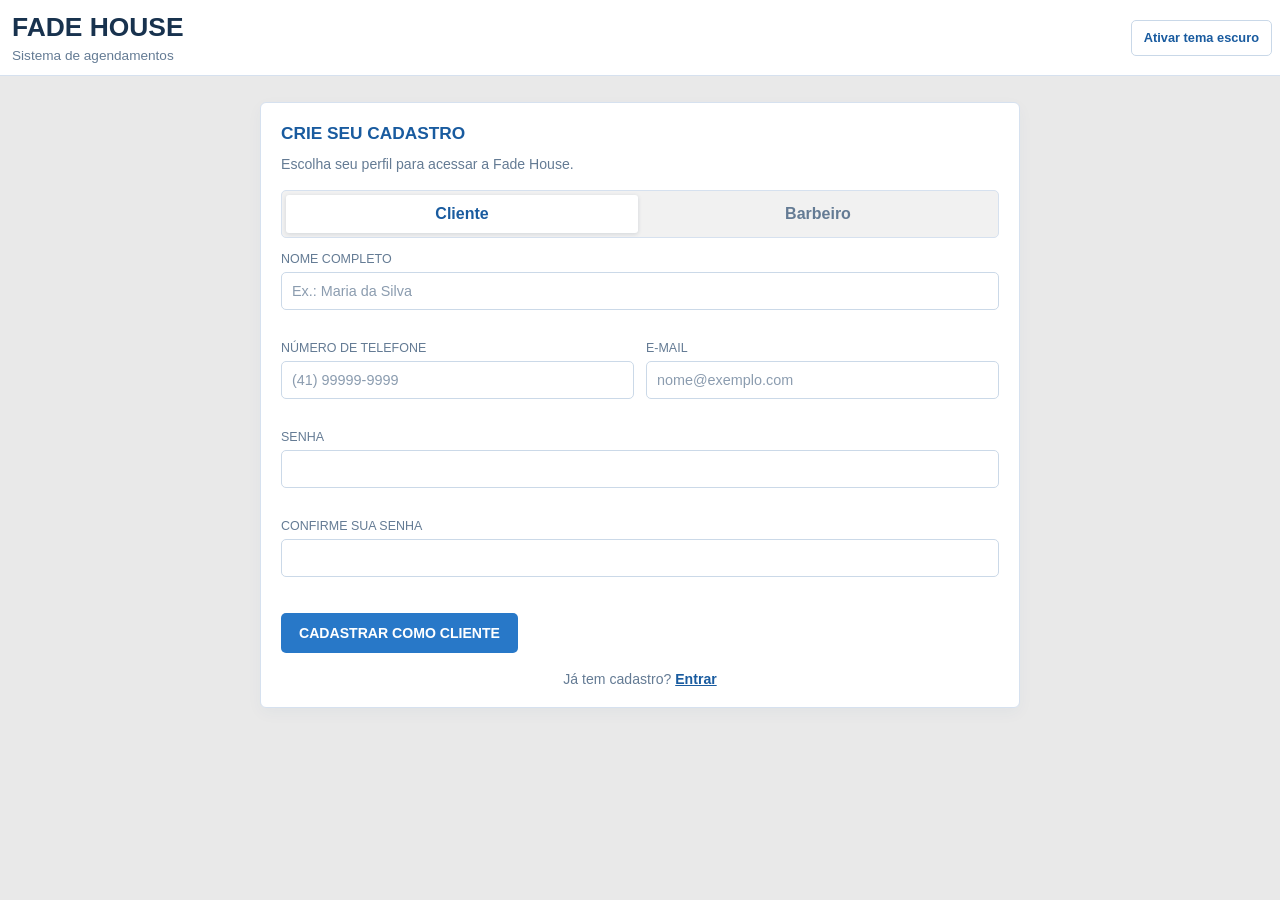
==== static/index.html @ 85c0d055 "correção de bugs na barra lateral" ====
<!DOCTYPE html>
<html lang="pt-BR">
<head>
  <meta charset="UTF-8">
  <meta name="viewport" content="width=device-width, initial-scale=1">
  <meta name="theme-color" content="#ffffff">
  <title>Fade House | Agendamentos</title>
  <link rel="stylesheet" href="style.css?v=sidebar-fixed-4">
</head>
<body>
  <header class="cabecalho">
    <div class="marca">
      <h1>Fade House</h1>
      <p>Sistema de agendamentos</p>
    </div>
    <button id="botao-tema" class="botao-tema" type="button" aria-pressed="false">Ativar tema escuro</button>
  </header>

  <main class="conteudo">
    <section id="tela-cadastro" class="painel painel-formulario" aria-labelledby="titulo-cadastro">
      <h2 id="titulo-cadastro">Crie seu cadastro</h2>
      <p class="texto-introdutorio">Escolha seu perfil para acessar a Fade House.</p>
      <div class="seletor-perfil" role="group" aria-label="Tipo de cadastro">
        <button class="perfil-selecionado" type="button" data-perfil="clientes" aria-pressed="true">Cliente</button>
        <button type="button" data-perfil="barbeiros" aria-pressed="false">Barbeiro</button>
      </div>
      <form id="form-cadastro">
        <div class="campos-formulario">
          <div class="campo campo-completo">
            <label for="cadastro-nome">Nome completo</label>
            <input id="cadastro-nome" name="nome" type="text" autocomplete="name" placeholder="Ex.: Maria da Silva" minlength="3" required>
            <span class="erro" data-erro="nome"></span>
          </div>
          <div class="campo">
            <label for="cadastro-telefone">Número de telefone</label>
            <input id="cadastro-telefone" name="telefone" type="tel" autocomplete="tel" inputmode="numeric" maxlength="15" placeholder="(41) 99999-9999" required>
            <span class="erro" data-erro="telefone"></span>
          </div>
          <div class="campo">
            <label for="cadastro-email">E-mail</label>
            <input id="cadastro-email" name="email" type="email" autocomplete="email" placeholder="nome@exemplo.com" required>
            <span class="erro" data-erro="email"></span>
          </div>
          <div class="campo campo-completo">
            <label for="cadastro-senha">Senha</label>
            <input id="cadastro-senha" name="senha" type="password" autocomplete="new-password" minlength="6" maxlength="128" required>
            <span class="erro" data-erro="senha"></span>
          </div>
          <div class="campo campo-completo">
            <label for="cadastro-confirmar-senha">Confirme sua senha</label>
            <input id="cadastro-confirmar-senha" name="confirmar_senha" type="password" autocomplete="new-password" minlength="6" maxlength="128" required>
            <span class="erro" data-erro="confirmar_senha"></span>
          </div>
        </div>
        <p id="mensagem-cadastro" class="mensagem" aria-live="polite"></p>
        <button id="botao-cadastro" class="botao-principal" type="submit">Cadastrar como cliente</button>
      </form>
      <p class="alternativa-acesso">Já tem cadastro? <button id="abrir-login" class="link-alternativo" type="button">Entrar</button></p>
    </section>

    <section id="tela-login" class="painel painel-formulario" aria-labelledby="titulo-login" hidden>
      <h2 id="titulo-login">Acesse sua conta</h2>
      <p class="texto-introdutorio">Entre com os dados usados no cadastro.</p>
      <div class="seletor-perfil" role="group" aria-label="Tipo de conta para entrar">
        <button class="perfil-selecionado" type="button" data-login-perfil="clientes" aria-pressed="true">Cliente</button>
        <button type="button" data-login-perfil="barbeiros" aria-pressed="false">Barbeiro</button>
      </div>
      <form id="form-login">
        <div class="campos-formulario">
          <div class="campo campo-completo">
            <label for="login-identificador">E-mail ou telefone</label>
            <input id="login-identificador" name="identificador" type="text" autocomplete="username" autocapitalize="none" placeholder="nome@exemplo.com ou (41) 99999-9999" required>
          </div>
          <div class="campo campo-completo">
            <label for="login-senha">Senha</label>
            <input id="login-senha" name="senha" type="password" autocomplete="current-password" required>
          </div>
        </div>
        <p id="mensagem-login" class="mensagem" aria-live="polite"></p>
        <button id="botao-login" class="botao-principal" type="submit">Entrar</button>
      </form>
      <p class="alternativa-acesso">Ainda não tem cadastro? <button id="abrir-cadastro" class="link-alternativo" type="button">Cadastrar-se</button></p>
    </section>

    <section id="tela-servicos" class="visao" aria-labelledby="titulo-servicos" hidden>
      <aside id="navegacao-usuario" class="navegacao-cliente" aria-label="Navegação da conta" hidden>
        <div class="perfil-cliente">
          <h2 id="boas-vindas-usuario">Olá</h2>
        </div>
        <nav id="abas-usuario" class="abas-cliente" role="tablist" aria-label="Menu da conta"></nav>
        <div class="rodape-cliente">
          <button id="botao-sair-cliente" class="botao-sair" type="button">Sair da conta</button>
        </div>
      </aside>
      <div class="area-conteudo">
      <div class="cabecalho-area" id="cabecalho-barbeiro">
        <div>
          <h2 id="boas-vindas-barbeiro">Bem-vindo</h2>
          <p id="tipo-usuario" class="texto-introdutorio"></p>
        </div>
        <button id="botao-sair-barbeiro" class="botao-sair" type="button">Sair da conta</button>
      </div>
      <section id="painel-agendamentos-cliente" class="painel-cliente-aba" hidden>
        <section id="painel-proximo-agendamento" class="painel destaque-agendamento" aria-labelledby="titulo-proximo-agendamento" hidden>
          <div class="cabecalho-painel">
            <h2 id="titulo-proximo-agendamento">Seus próximos agendamentos</h2>
          </div>
          <p id="status-proximo-agendamento" class="texto-introdutorio" role="status">Carregando agendamentos...</p>
          <div id="lista-proximos-agendamentos" class="lista-proximos-agendamentos"></div>
        </section>
      </section>
      <section id="painel-solicitacoes-barbeiros" class="painel" aria-labelledby="titulo-solicitacoes-barbeiros" hidden>
        <div class="cabecalho-painel">
          <h2 id="titulo-solicitacoes-barbeiros">Solicitações de cadastro</h2>
          <span id="total-solicitacoes-barbeiros" class="contador" aria-live="polite"></span>
        </div>
        <ul id="lista-solicitacoes-barbeiros" class="lista-servicos" aria-live="polite">
          <li class="estado-lista">Carregando solicitações...</li>
        </ul>
      </section>
      <section id="painel-contas-administrador" class="painel" aria-labelledby="titulo-contas-administrador" hidden>
        <h2 id="titulo-contas-administrador">Contas cadastradas</h2>
        <p id="mensagem-contas-administrador" class="mensagem" aria-live="polite"></p>
        <div class="abas-contas" role="tablist" aria-label="Tipo de conta">
          <button id="aba-contas-clientes" class="aba-conta selecionada" type="button" role="tab" aria-selected="true" aria-controls="grupo-contas-clientes" data-aba-contas="clientes">Clientes</button>
          <button id="aba-contas-barbeiros" class="aba-conta" type="button" role="tab" aria-selected="false" aria-controls="grupo-contas-barbeiros" data-aba-contas="barbeiros" tabindex="-1">Barbeiros</button>
        </div>
        <div class="grupos-contas">
          <div id="grupo-contas-clientes" class="grupo-contas" role="tabpanel" aria-labelledby="aba-contas-clientes" tabindex="0">
            <div class="cabecalho-painel">
              <h3 id="titulo-contas-clientes">Clientes</h3>
              <span id="total-contas-clientes" class="contador" aria-live="polite"></span>
            </div>
            <div class="campo campo-busca-conta">
              <label for="buscar-contas-clientes">Buscar cliente</label>
              <input id="buscar-contas-clientes" type="search" placeholder="Nome, e-mail ou telefone" autocomplete="off">
            </div>
            <ul id="lista-contas-clientes" class="lista-servicos" aria-live="polite">
              <li class="estado-lista">Carregando contas...</li>
            </ul>
          </div>
          <div id="grupo-contas-barbeiros" class="grupo-contas" role="tabpanel" aria-labelledby="aba-contas-barbeiros" tabindex="0" hidden>
            <div class="cabecalho-painel">
              <h3 id="titulo-contas-barbeiros">Barbeiros</h3>
              <span id="total-contas-barbeiros" class="contador" aria-live="polite"></span>
            </div>
            <div class="campo campo-busca-conta">
              <label for="buscar-contas-barbeiros">Buscar barbeiro</label>
              <input id="buscar-contas-barbeiros" type="search" placeholder="Nome, e-mail ou telefone" autocomplete="off">
            </div>
            <ul id="lista-contas-barbeiros" class="lista-servicos" aria-live="polite">
              <li class="estado-lista">Carregando contas...</li>
            </ul>
          </div>
        </div>
      </section>
      <section id="painel-agendamentos-pendentes" class="painel" aria-labelledby="titulo-agendamentos-pendentes" hidden>
        <div class="cabecalho-painel">
          <h2 id="titulo-agendamentos-pendentes">Agendamentos pendentes</h2>
          <span id="total-agendamentos-pendentes" class="contador" aria-live="polite"></span>
        </div>
        <p id="mensagem-agendamentos-pendentes" class="mensagem" aria-live="polite"></p>
        <ul id="lista-agendamentos-pendentes" class="lista-servicos" aria-live="polite">
          <li class="estado-lista">Carregando agendamentos pendentes...</li>
        </ul>
      </section>
      <section id="painel-agenda-barbeiro" class="painel painel-formulario" aria-labelledby="titulo-agenda-barbeiro" hidden>
        <div class="cabecalho-painel">
          <h2 id="titulo-agenda-barbeiro">Agenda do dia</h2>
          <span id="total-agendamentos" class="contador" aria-live="polite"></span>
        </div>
        <div class="campos-formulario">
          <div class="campo campo-completo">
            <label for="data-agenda-barbeiro">Data dos agendamentos</label>
            <input id="data-agenda-barbeiro" name="data-agenda-barbeiro" type="date">
          </div>
        </div>
        <ul id="lista-agendamentos" class="lista-servicos" aria-live="polite">
          <li class="estado-lista">Selecione uma data para consultar a agenda.</li>
        </ul>
      </section>
      <section id="painel-historico-servicos" class="painel" aria-labelledby="titulo-historico-servicos" hidden>
        <div class="cabecalho-painel">
          <h2 id="titulo-historico-servicos">Histórico de serviços</h2>
          <span id="total-historico-servicos" class="contador" aria-live="polite"></span>
        </div>
        <ul id="lista-historico-servicos" class="lista-servicos" aria-live="polite">
          <li class="estado-lista">Carregando histórico...</li>
        </ul>
      </section>
      <section id="painel-agendar-cliente" class="painel-cliente-aba" hidden>
      <section class="painel painel-servicos-disponiveis" aria-labelledby="titulo-servicos">
        <div class="cabecalho-painel">
          <h2 id="titulo-servicos">Serviços disponíveis</h2>
          <span id="total-servicos" class="contador" aria-live="polite"></span>
        </div>
        <p class="subtexto-pagamento">Pagos no atendimento</p>
        <p id="instrucao-servicos" class="texto-introdutorio">Escolha um serviço</p>
        <ul id="lista-servicos" class="lista-servicos" aria-live="polite">
          <li class="estado-lista">Carregando serviços...</li>
        </ul>
      </section>

      <section id="painel-escolher-barbeiro" class="painel" aria-labelledby="titulo-barbeiros" hidden>
        <div class="cabecalho-painel">
          <h2 id="titulo-barbeiros">Barbeiros disponíveis</h2>
          <span id="total-barbeiros" class="contador" aria-live="polite"></span>
        </div>
        <p class="texto-introdutorio">Escolha um barbeiro</p>
        <ul id="lista-barbeiros" class="lista-servicos" aria-live="polite">
          <li class="estado-lista">Carregando barbeiros...</li>
        </ul>
      </section>

      <section id="painel-escolher-data" class="painel painel-formulario" aria-labelledby="titulo-data" hidden>
        <h2 id="titulo-data">Escolha a data</h2>
        <div class="campos-formulario">
          <div class="campo campo-completo">
            <label for="data-agendamento">Data do agendamento</label>
            <input id="data-agendamento" name="data-agendamento" type="date" required>
          </div>
        </div>
        <p id="mensagem-data" class="texto-introdutorio" aria-live="polite">Selecione hoje ou uma data futura.</p>
      </section>

      <section id="painel-escolher-horario" class="painel" aria-labelledby="titulo-horarios" hidden>
        <div class="cabecalho-painel">
          <h2 id="titulo-horarios">Escolha um horário</h2>
          <span id="faixa-horarios" class="contador">De 09:00 a 19:30</span>
        </div>
        <div id="lista-horarios" class="grade-horarios" role="group" aria-label="Horários disponíveis"></div>
        <p id="horario-selecionado" class="mensagem" aria-live="polite"></p>
      </section>

      <section id="painel-confirmar-agendamento" class="painel" aria-labelledby="titulo-confirmar-agendamento" hidden>
        <h2 id="titulo-confirmar-agendamento">Solicite um agendamento</h2>
        <p id="resumo-agendamento" class="texto-introdutorio">Escolha o serviço, barbeiro, data e horário.</p>
        <button id="botao-confirmar-agendamento" class="botao-principal" type="button" disabled>Solicitar agendamento</button>
        <p id="mensagem-agendamento" class="mensagem" aria-live="polite"></p>
      </section>
      </section>

      <section id="painel-adicionar" class="painel painel-formulario" aria-labelledby="titulo-adicionar" hidden>
        <h2 id="titulo-adicionar">Adicionar serviço</h2>
        <form id="form-servico">
          <div class="campos-formulario">
            <div class="campo campo-nome">
              <label for="nome">Nome</label>
              <input id="nome" name="nome" type="text" placeholder="Ex.: Barboterapia" maxlength="80" required>
              <span class="erro" data-erro="nome"></span>
            </div>
            <div class="campo">
              <label for="duracao">Duração (min)</label>
              <input id="duracao" name="duracao" type="number" min="5" max="480" step="5" placeholder="30" required>
              <span class="erro" data-erro="duracao"></span>
            </div>
            <div class="campo campo-preco">
              <label for="preco">Preço (R$)</label>
              <input id="preco" name="preco" type="number" min="0" max="99999.99" step="0.01" placeholder="40,00" required>
              <span class="erro" data-erro="preco"></span>
            </div>
          </div>
          <p id="mensagem" class="mensagem" aria-live="polite"></p>
          <button id="adicionar" class="botao-principal" type="submit">Adicionar</button>
        </form>
      </section>
      </div>
    </section>
  </main>

  <script src="app.js?v=sidebar-fixed-3"></script>
</body>
</html>
---- static/style.css ----
:root {
  color-scheme: light;
  --fundo: #e9e9e9;
  --painel: #ffffff;
  --azul-claro: #eaf2fb;
  --fundo-secundario: #f1f1f1;
  --linha-secundaria: #e7eef6;
  --linha: #d6e1ef;
  --texto: #18324e;
  --suave: #647b94;
  --azul: #2878c8;
  --azul-escuro: #195b9f;
  --azul-hover: #195b9f;
  --erro: #bd3f4b;
  --sucesso: #23754e;
  --botao-aprovar: #23754e;
  --item: #f8fafd;
  --item-linha: #c9d8e8;
  --lista-linha: #dce6f1;
  --item-hover: #eef5fc;
  --desabilitado: #e5e5e5;
  --desabilitado-linha: #c8c8c8;
  --desabilitado-texto: #777777;
  --texto-detalhe: #3e5872;
  --campo: #ffffff;
  --campo-linha: #cbd9e8;
  --placeholder: #8b9caf;
  --sombra-selecao: rgba(24, 50, 78, 0.14);
  --sombra-painel: rgba(30, 72, 116, 0.04);
  --foco: rgba(40, 120, 200, 0.28);
  --foco-suave: rgba(40, 120, 200, 0.2);
  --altura-cabecalho: 76px;
  --altura-menu-mobile: 0px;
}

:root[data-tema="escuro"] {
  color-scheme: dark;
  --fundo: #171a1f;
  --painel: #222830;
  --azul-claro: #253443;
  --fundo-secundario: #1c2229;
  --linha-secundaria: #303a45;
  --linha: #394551;
  --texto: #e7edf3;
  --suave: #a5b2c0;
  --azul: #246ba8;
  --azul-escuro: #83baf0;
  --azul-hover: #2a7ec0;
  --erro: #ff858d;
  --sucesso: #62c28d;
  --botao-aprovar: #216b43;
  --item: #29313a;
  --item-linha: #414d59;
  --lista-linha: #394551;
  --item-hover: #303b46;
  --desabilitado: #343a40;
  --desabilitado-linha: #4a525b;
  --desabilitado-texto: #a0a7af;
  --texto-detalhe: #bac5d0;
  --campo: #1b2128;
  --campo-linha: #414d59;
  --placeholder: #8996a4;
  --sombra-selecao: rgba(0, 0, 0, 0.28);
  --sombra-painel: rgba(0, 0, 0, 0.16);
  --foco: rgba(100, 171, 235, 0.55);
  --foco-suave: rgba(100, 171, 235, 0.36);
}

* {
  box-sizing: border-box;
}

body {
  min-width: 320px;
  min-height: 100vh;
  margin: 0;
  background: var(--fundo);
  color: var(--texto);
  font-family: "Trebuchet MS", Arial, sans-serif;
}

.cabecalho {
  display: flex;
  align-items: center;
  justify-content: space-between;
  gap: 12px;
  background: var(--painel);
  border-bottom: 1px solid var(--linha);
}

.marca {
  flex: 1;
  padding: 14px 28px 12px;
  padding-left: 12px;
}

.marca h1 {
  margin: 0;
  color: var(--texto);
  font-size: 1.65rem;
  font-weight: 900;
  line-height: 1;
  text-transform: uppercase;
}

.marca p {
  margin: 8px 0 0;
  color: var(--suave);
  font-size: 0.85rem;
}

.navegacao {
  display: flex;
  min-height: 48px;
  align-items: stretch;
  padding: 0 18px;
  background: var(--fundo-secundario);
  border-top: 1px solid var(--linha-secundaria);
}

.link-nav {
  display: inline-flex;
  align-items: center;
  padding: 0 16px;
  background: transparent;
  border: 0;
  border-bottom: 3px solid transparent;
  color: var(--suave);
  font: inherit;
  font-size: 0.85rem;
  font-weight: 800;
  text-transform: uppercase;
  cursor: pointer;
}

.link-nav:hover,
.link-nav.ativo {
  color: var(--azul-escuro);
}

.link-nav.ativo {
  border-bottom-color: var(--azul);
}

.conteudo {
  display: grid;
  width: min(760px, calc(100% - 40px));
  gap: 18px;
  margin: 26px auto 48px;
}

.usuario-logado {
  --menu-superficie: #f7f9fa;
  --menu-painel: #f7f9fa;
  --menu-opcao: #eff2f4;
  --menu-opcao-ativa: #dce5eb;
  --menu-texto: #53616b;
  --menu-texto-ativo: #344957;
  --menu-destaque: #728896;
  --menu-contorno: #c3cdd3;
}

:root[data-tema="escuro"] .usuario-logado {
  --menu-superficie: #282e32;
  --menu-painel: #20252a;
  --menu-opcao: #2c3237;
  --menu-opcao-ativa: #3a444b;
  --menu-texto: #c2cbd0;
  --menu-texto-ativo: #e3e9ec;
  --menu-destaque: #9aabb5;
  --menu-contorno: #4b565d;
}

.usuario-logado .conteudo {
  width: min(760px, calc(100% - 40px));
  margin: 26px auto 48px;
}

.usuario-logado .cabecalho {
  position: sticky;
  top: 0;
  z-index: 6;
  width: auto;
  margin-left: 0;
  background: var(--menu-superficie);
  border-bottom-color: var(--menu-contorno);
}

.usuario-logado .marca h1 {
  color: var(--menu-texto-ativo);
}

.usuario-logado .marca p {
  color: var(--menu-texto);
}

.usuario-logado #botao-tema {
  border-color: var(--menu-contorno);
  color: var(--menu-texto-ativo);
}

.usuario-logado #botao-tema:hover {
  background: var(--menu-opcao);
  border-color: var(--menu-destaque);
}

.visao {
  display: grid;
  gap: 18px;
}

.visao[hidden] {
  display: none;
}

.navegacao-cliente[hidden],
.cabecalho-area[hidden] {
  display: none;
}

.visao.usuario-ativo:not([hidden]) {
  display: block;
}

.navegacao-cliente {
  position: fixed;
  z-index: 5;
  top: 0;
  bottom: 0;
  left: 0;
  display: grid;
  width: 230px;
  min-height: 100vh;
  grid-template-rows: auto 1fr auto;
  row-gap: 0;
  padding: var(--altura-cabecalho) 16px 16px;
  background: var(--menu-painel);
  border-right: 1px solid var(--menu-contorno);
}

.perfil-cliente {
  display: grid;
  gap: 12px;
  margin-inline: -16px;
  padding: 14px 16px;
  background: var(--menu-opcao);
}

.perfil-cliente h2 {
  margin: 0;
  color: var(--menu-texto-ativo);
  font-size: 1rem;
  overflow-wrap: anywhere;
}

.perfil-cliente .botao-sair {
  justify-self: start;
}

.abas-cliente {
  display: grid;
  align-content: start;
  gap: 0;
  margin-inline: -16px;
}

.aba-cliente {
  width: 100%;
  min-height: 50px;
  padding: 12px 16px;
  background: var(--menu-opcao);
  border: 0;
  border-left: 3px solid transparent;
  color: var(--menu-texto);
  font: inherit;
  font-size: 0.88rem;
  font-weight: 800;
  text-align: left;
  cursor: pointer;
}

.aba-cliente.selecionada {
  background: var(--menu-opcao-ativa);
  border-left-color: var(--menu-destaque);
  color: var(--menu-texto-ativo);
}

.usuario-logado .aba-cliente:focus-visible,
.usuario-logado #botao-tema:focus-visible {
  outline-color: var(--menu-destaque);
}

.rodape-cliente {
  align-self: end;
}

.area-conteudo {
  display: grid;
  min-width: 0;
  gap: 18px;
}

.painel-cliente-aba {
  display: grid;
  min-width: 0;
  gap: 18px;
}

.painel-cliente-aba[hidden] {
  display: none;
}

.cabecalho-area {
  display: flex;
  align-items: center;
  justify-content: space-between;
  gap: 16px;
}

.cabecalho-area h2 {
  margin: 0;
  color: var(--texto);
  font-size: 1.2rem;
}

.destaque-agendamento {
  border-left: 5px solid var(--sucesso);
  background: var(--azul-claro);
}

.destaque-agendamento h2 {
  color: var(--sucesso);
}

.lista-proximos-agendamentos {
  display: grid;
  gap: 12px;
}

.item-proximo-agendamento {
  position: relative;
  padding: 14px;
  background: var(--item);
  border: 1px solid var(--item-linha);
  border-radius: 5px;
}

.item-proximo-agendamento.agendamento-cancelado {
  padding-top: 46px;
}

.botao-remover-agendamento {
  position: absolute;
  top: 8px;
  right: 8px;
  display: grid;
  width: 30px;
  height: 30px;
  place-items: center;
  padding: 0;
  background: transparent;
  border: 1px solid var(--erro);
  border-radius: 4px;
  color: var(--erro);
  font: inherit;
  font-size: 1.25rem;
  font-weight: 900;
  line-height: 1;
  cursor: pointer;
}

.botao-remover-agendamento:hover:not(:disabled) {
  background: var(--erro);
  color: #ffffff;
}

.botao-remover-agendamento:focus-visible {
  outline: 3px solid var(--foco);
  outline-offset: 2px;
}

.botao-remover-agendamento:disabled {
  cursor: wait;
  opacity: 0.6;
}

.detalhes-agendamento {
  display: grid;
  grid-template-columns: repeat(3, minmax(0, 1fr));
  gap: 16px 20px;
  margin: 0;
}

.dado-agendamento dt {
  color: var(--suave);
  font-size: 0.75rem;
  font-weight: 800;
  text-transform: uppercase;
}

.dado-agendamento dd {
  margin: 4px 0 0;
  color: var(--texto);
  font-size: 0.95rem;
  font-weight: 900;
  overflow-wrap: anywhere;
}

.nome-barbeiro,
.dado-agendamento-barbeiro dd {
  text-transform: uppercase;
}

.dado-agendamento:last-child dd {
  color: var(--sucesso);
}

.status-agendamento {
  margin: 14px 0 0;
  font-size: 0.9rem;
  font-weight: 900;
}

.status-pendente {
  color: var(--suave);
}

.status-confirmado {
  color: var(--sucesso);
}

.status-cancelado {
  color: var(--erro);
}

.texto-introdutorio {
  margin: 12px 0 18px;
  color: var(--suave);
  font-size: 0.88rem;
}

.alternativa-acesso {
  margin: 18px 0 0;
  color: var(--suave);
  font-size: 0.88rem;
  text-align: center;
}

.link-alternativo {
  padding: 0;
  background: transparent;
  border: 0;
  color: var(--azul-escuro);
  font: inherit;
  font-weight: 800;
  text-decoration: underline;
  cursor: pointer;
}

.seletor-perfil {
  display: grid;
  grid-template-columns: 1fr 1fr;
  gap: 4px;
  margin-top: 18px;
  padding: 4px;
  background: var(--fundo-secundario);
  border: 1px solid var(--linha);
  border-radius: 5px;
}

.seletor-perfil button {
  min-height: 38px;
  background: transparent;
  border: 0;
  border-radius: 3px;
  color: var(--suave);
  font: inherit;
  font-weight: 800;
  cursor: pointer;
}

.seletor-perfil button.perfil-selecionado {
  background: var(--painel);
  color: var(--azul-escuro);
  box-shadow: 0 1px 4px var(--sombra-selecao);
}

.painel {
  min-width: 0;
  padding: 20px;
  background: var(--painel);
  border: 1px solid var(--linha);
  border-radius: 6px;
  box-shadow: 0 5px 16px var(--sombra-painel);
}

.cabecalho-painel {
  display: flex;
  align-items: center;
  justify-content: space-between;
  gap: 12px;
  margin-bottom: 14px;
}

.painel-servicos-disponiveis .cabecalho-painel {
  margin-bottom: 6px;
}

.subtexto-pagamento {
  margin: 0 0 10px;
  color: var(--suave);
  font-size: 0.88rem;
}

.painel-servicos-disponiveis #instrucao-servicos {
  margin-top: 0;
}

.painel h2 {
  margin: 0;
  color: var(--azul-escuro);
  font-size: 1.08rem;
  font-weight: 900;
  text-transform: uppercase;
}

.contador {
  color: var(--suave);
  font-size: 0.8rem;
}

.lista-servicos {
  display: grid;
  gap: 10px;
  margin: 0;
  padding: 0;
  list-style: none;
}

.grade-horarios {
  display: grid;
  grid-template-columns: repeat(auto-fill, minmax(76px, 1fr));
  gap: 8px;
}

.botao-horario {
  min-height: 40px;
  background: var(--item);
  border: 1px solid var(--item-linha);
  border-radius: 5px;
  color: var(--texto);
  font: inherit;
  font-size: 0.88rem;
  font-weight: 800;
  cursor: pointer;
}

.botao-horario:hover {
  border-color: var(--azul);
  color: var(--azul-escuro);
}

.botao-horario[aria-pressed="true"] {
  background: var(--azul);
  border-color: var(--azul);
  color: #ffffff;
}

.botao-horario:disabled {
  background: var(--desabilitado);
  border-color: var(--desabilitado-linha);
  color: var(--desabilitado-texto);
  cursor: not-allowed;
}

.botao-horario:disabled span {
  text-decoration: line-through;
}

.servico {
  display: flex;
  min-height: 46px;
  align-items: center;
  justify-content: space-between;
  gap: 16px;
  padding: 7px 10px 7px 12px;
  background: var(--item);
  border: 1px solid var(--lista-linha);
  border-radius: 5px;
}

.servico-info {
  min-width: 0;
  overflow-wrap: anywhere;
  font-size: 0.9rem;
}

.servico-info strong {
  color: var(--texto);
  font-weight: 800;
}

.servico-detalhe {
  color: var(--texto-detalhe);
}

.agendamento-pendente-info {
  display: flex;
  flex: 1 1 auto;
  flex-wrap: wrap;
  align-items: baseline;
  gap: 2px 12px;
}

.agendamento-pendente-titulo {
  flex: 0 1 auto;
}

.agendamento-pendente-detalhes {
  display: flex;
  flex-wrap: wrap;
  gap: 2px 10px;
  font-size: 0.8rem;
}

.agendamento-pendente-detalhes span {
  white-space: nowrap;
}

.botao-escolher,
.botao-remover,
.botao-aprovar,
.botao-recusar {
  flex: 0 0 auto;
  min-height: 30px;
  padding: 4px 10px;
  background: var(--painel);
  border: 1px solid var(--item-linha);
  border-radius: 5px;
  color: var(--azul-escuro);
  font: inherit;
  font-size: 0.78rem;
  cursor: pointer;
}

.acoes-solicitacao {
  display: flex;
  flex: 0 0 auto;
  gap: 8px;
}

.botao-aprovar {
  background: var(--botao-aprovar);
  border-color: var(--botao-aprovar);
  color: #ffffff;
  font-weight: 800;
}

.botao-recusar {
  background: transparent;
  border-color: var(--erro);
  color: var(--erro);
  font-weight: 800;
}

.botao-aprovar:disabled,
.botao-recusar:disabled {
  cursor: wait;
  opacity: 0.6;
}

.botao-escolher {
  background: var(--azul);
  border-color: var(--azul);
  color: #ffffff;
  font-weight: 800;
}

.botao-escolher:hover {
  background: var(--azul-escuro);
  border-color: var(--azul-escuro);
}

.botao-escolher[aria-pressed="true"] {
  background: var(--sucesso);
  border-color: var(--sucesso);
}

.botao-remover:hover {
  background: var(--item-hover);
  border-color: var(--azul);
}

.botao-remover:disabled {
  cursor: wait;
  opacity: 0.6;
}

.botao-sair,
.botao-tema {
  min-height: 36px;
  padding: 0 12px;
  background: transparent;
  border: 1px solid var(--item-linha);
  border-radius: 5px;
  color: var(--azul-escuro);
  font: inherit;
  font-size: 0.8rem;
  font-weight: 800;
  cursor: pointer;
}

.botao-tema {
  margin-right: 8px;
}

.botao-sair:hover:not(:disabled),
.botao-tema:hover {
  background: var(--item-hover);
  border-color: var(--azul);
}

.botao-sair:disabled {
  cursor: wait;
  opacity: 0.6;
}

.estado-lista {
  padding: 14px 12px;
  color: var(--suave);
  font-size: 0.9rem;
}

.abas-contas {
  display: grid;
  width: min(100%, 420px);
  grid-template-columns: repeat(2, minmax(0, 1fr));
  gap: 3px;
  margin-top: 8px;
  padding: 3px;
  background: var(--fundo-secundario);
  border: 1px solid var(--linha);
  border-radius: 5px;
}

.aba-conta {
  min-height: 38px;
  padding: 6px 10px;
  background: transparent;
  border: 0;
  border-radius: 3px;
  color: var(--suave);
  font: inherit;
  font-size: 0.85rem;
  font-weight: 800;
  cursor: pointer;
}

.aba-conta.selecionada {
  background: var(--painel);
  color: var(--azul-escuro);
  box-shadow: 0 1px 4px var(--sombra-selecao);
}

.aba-conta:focus-visible {
  outline: 3px solid var(--foco);
  outline-offset: 2px;
}

.grupos-contas {
  margin-top: 14px;
}

.grupo-contas {
  min-width: 0;
}

.grupo-contas h3 {
  margin: 0;
  color: var(--azul-escuro);
  font-size: 0.92rem;
  text-transform: uppercase;
}

.campo-busca-conta {
  margin: 12px 0;
}

.detalhe-conta {
  display: block;
  margin-top: 3px;
}

.botao-remover-conta {
  flex: 0 0 auto;
  min-height: 30px;
  padding: 4px 10px;
  background: transparent;
  border: 1px solid var(--erro);
  border-radius: 5px;
  color: var(--erro);
  font: inherit;
  font-size: 0.78rem;
  font-weight: 800;
  cursor: pointer;
}

.botao-remover-conta:hover:not(:disabled) {
  background: var(--item-hover);
}

.botao-remover-conta:disabled {
  cursor: wait;
  opacity: 0.6;
}

.selo-administrador {
  flex: 0 0 auto;
  color: var(--suave);
  font-size: 0.78rem;
  font-weight: 800;
}

.campos-formulario {
  display: grid;
  grid-template-columns: 1fr 1fr;
  gap: 16px 12px;
  margin-top: 14px;
}

.campo {
  min-width: 0;
}

.campo label {
  display: block;
  margin-bottom: 6px;
  color: var(--suave);
  font-size: 0.78rem;
  text-transform: uppercase;
}

.campo input {
  width: 100%;
  min-height: 38px;
  padding: 8px 10px;
  background: var(--campo);
  border: 1px solid var(--campo-linha);
  border-radius: 5px;
  color: var(--texto);
  font: inherit;
  font-size: 0.9rem;
}

.campo input::placeholder {
  color: var(--placeholder);
}

.campo input:focus-visible {
  outline: 3px solid var(--foco-suave);
  border-color: var(--azul);
}

.campo input.invalido {
  border-color: var(--erro);
}

.campo-nome {
  grid-column: 1;
}

.campo-completo {
  grid-column: 1 / -1;
}

.campo-preco {
  grid-column: 1;
}

.erro {
  display: block;
  min-height: 1em;
  margin-top: 3px;
  color: var(--erro);
  font-size: 0.75rem;
}

.mensagem {
  min-height: 1.2em;
  margin: 4px 0 0;
  color: var(--erro);
  font-size: 0.85rem;
}

.mensagem.sucesso {
  color: var(--sucesso);
}

.botao-principal {
  min-height: 40px;
  padding: 0 18px;
  background: var(--azul);
  border: 0;
  border-radius: 5px;
  color: #ffffff;
  font: inherit;
  font-size: 0.88rem;
  font-weight: 900;
  text-transform: uppercase;
  cursor: pointer;
}

.botao-principal:hover:not(:disabled) {
  background: var(--azul-hover);
}

.botao-principal:focus-visible,
.botao-escolher:focus-visible,
.botao-horario:focus-visible,
.botao-remover:focus-visible,
.botao-remover-conta:focus-visible,
.botao-aprovar:focus-visible,
.botao-recusar:focus-visible,
.link-nav:focus-visible,
.botao-sair:focus-visible,
.botao-tema:focus-visible,
.aba-cliente:focus-visible,
.seletor-perfil button:focus-visible {
  outline: 3px solid var(--foco);
  outline-offset: 2px;
}

.link-alternativo:focus-visible {
  outline: 3px solid var(--foco);
  outline-offset: 2px;
}

.botao-principal:disabled {
  cursor: wait;
  opacity: 0.65;
}

@media (max-width: 600px) {
  .marca {
    padding-inline: 18px;
    padding-left: 8px;
  }

  .botao-tema {
    margin-right: 24px;
    padding-inline: 8px;
    font-size: 0.72rem;
  }

  .navegacao {
    padding-inline: 8px;
  }

  .link-nav {
    padding-inline: 12px;
  }

  .conteudo {
    width: min(100% - 24px, 760px);
    margin-top: 16px;
  }

  .detalhes-agendamento {
    grid-template-columns: repeat(2, minmax(0, 1fr));
  }

  .painel {
    padding: 16px 14px;
  }
}

@media (max-width: 760px) {
  .usuario-logado .conteudo {
    width: min(760px, calc(100% - 40px));
    margin: 26px auto 48px;
  }

  .usuario-logado .cabecalho {
    position: sticky;
    top: 0;
    width: auto;
    margin-left: 0;
  }

  .visao.usuario-ativo {
    display: block;
  }

  .navegacao-cliente {
    position: fixed;
    top: var(--altura-cabecalho);
    right: 0;
    bottom: auto;
    left: 0;
    z-index: 5;
    width: auto;
    min-height: 0;
    grid-template-columns: minmax(0, 1fr) auto;
    grid-template-rows: auto auto;
    gap: 14px 10px;
    padding: 14px;
    margin-inline: 0;
    border: 0;
    border-block: 1px solid var(--linha);
  }

  .usuario-logado .area-conteudo {
    padding-top: var(--altura-menu-mobile);
  }

  .perfil-cliente {
    grid-column: 1;
    grid-row: 1;
  }

  .abas-cliente {
    display: flex;
    grid-column: 1 / -1;
    grid-row: 2;
  }

  .aba-cliente {
    flex: 1 1 0;
    width: auto;
    min-height: 46px;
    padding: 10px 8px;
    border: 0;
    border-bottom: 3px solid transparent;
    text-align: center;
  }

  .aba-cliente.selecionada {
    border-bottom-color: var(--menu-destaque);
    border-left-color: transparent;
  }

  .rodape-cliente {
    grid-column: 2;
    grid-row: 1;
    align-self: center;
  }

}

@media (min-width: 761px) and (max-width: 1219px) {
  .usuario-logado .conteudo {
    width: min(760px, calc(100vw - 270px));
    margin: 26px 20px 48px calc(230px + max(20px, (100vw - 990px) / 2));
  }
}

@media (max-width: 600px) {
  .usuario-logado .conteudo {
    width: min(100% - 24px, 760px);
    margin-top: 16px;
  }
}

@media (max-width: 420px) {
  .campos-formulario {
    grid-template-columns: 1fr;
    gap: 10px;
  }

  .detalhes-agendamento {
    grid-template-columns: 1fr;
    gap: 12px;
  }

  .campo-nome,
  .campo-preco,
  .campo-completo {
    grid-column: auto;
  }

  .servico {
    align-items: flex-start;
  }

  .cabecalho-area {
    align-items: flex-start;
  }
}
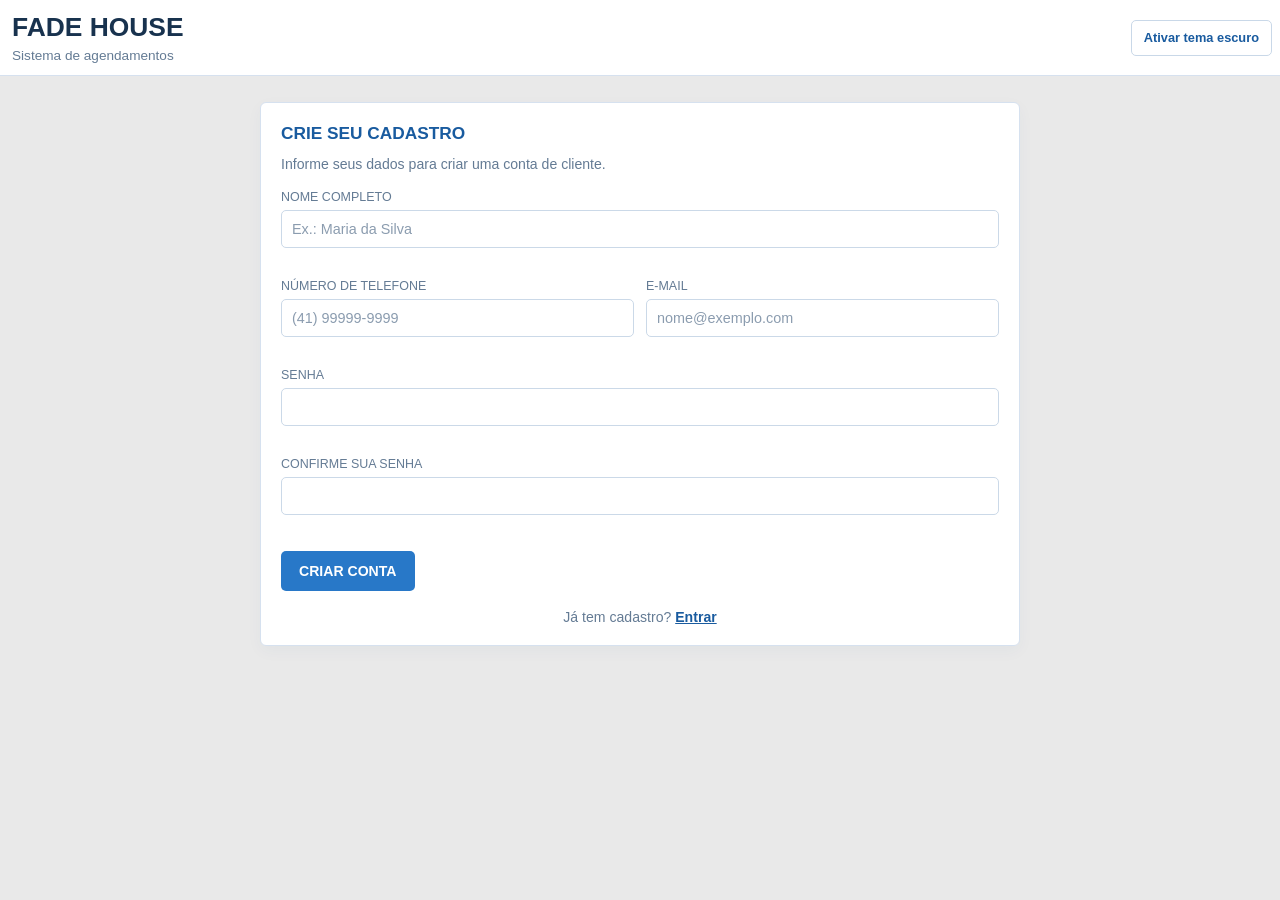
==== commit df309f1a: "tiramos a opção de escolher entre cliente e barbeiro na area de login e cadastro, e colocamos uma ar" ====
--- a/static/index.html
+++ b/static/index.html
@@ -5,7 +5,7 @@
   <meta name="viewport" content="width=device-width, initial-scale=1">
   <meta name="theme-color" content="#ffffff">
   <title>Fade House | Agendamentos</title>
-  <link rel="stylesheet" href="style.css?v=sidebar-fixed-4">
+  <link rel="stylesheet" href="style.css?v=service-completion-1">
 </head>
 <body>
   <header class="cabecalho">
@@ -19,11 +19,7 @@
   <main class="conteudo">
     <section id="tela-cadastro" class="painel painel-formulario" aria-labelledby="titulo-cadastro">
       <h2 id="titulo-cadastro">Crie seu cadastro</h2>
-      <p class="texto-introdutorio">Escolha seu perfil para acessar a Fade House.</p>
-      <div class="seletor-perfil" role="group" aria-label="Tipo de cadastro">
-        <button class="perfil-selecionado" type="button" data-perfil="clientes" aria-pressed="true">Cliente</button>
-        <button type="button" data-perfil="barbeiros" aria-pressed="false">Barbeiro</button>
-      </div>
+      <p class="texto-introdutorio">Informe seus dados para criar uma conta de cliente.</p>
       <form id="form-cadastro">
         <div class="campos-formulario">
           <div class="campo campo-completo">
@@ -53,7 +49,7 @@
           </div>
         </div>
         <p id="mensagem-cadastro" class="mensagem" aria-live="polite"></p>
-        <button id="botao-cadastro" class="botao-principal" type="submit">Cadastrar como cliente</button>
+        <button id="botao-cadastro" class="botao-principal" type="submit">Criar conta</button>
       </form>
       <p class="alternativa-acesso">Já tem cadastro? <button id="abrir-login" class="link-alternativo" type="button">Entrar</button></p>
     </section>
@@ -61,10 +57,6 @@
     <section id="tela-login" class="painel painel-formulario" aria-labelledby="titulo-login" hidden>
       <h2 id="titulo-login">Acesse sua conta</h2>
       <p class="texto-introdutorio">Entre com os dados usados no cadastro.</p>
-      <div class="seletor-perfil" role="group" aria-label="Tipo de conta para entrar">
-        <button class="perfil-selecionado" type="button" data-login-perfil="clientes" aria-pressed="true">Cliente</button>
-        <button type="button" data-login-perfil="barbeiros" aria-pressed="false">Barbeiro</button>
-      </div>
       <form id="form-login">
         <div class="campos-formulario">
           <div class="campo campo-completo">
@@ -109,18 +101,36 @@
           <div id="lista-proximos-agendamentos" class="lista-proximos-agendamentos"></div>
         </section>
       </section>
-      <section id="painel-solicitacoes-barbeiros" class="painel" aria-labelledby="titulo-solicitacoes-barbeiros" hidden>
-        <div class="cabecalho-painel">
-          <h2 id="titulo-solicitacoes-barbeiros">Solicitações de cadastro</h2>
-          <span id="total-solicitacoes-barbeiros" class="contador" aria-live="polite"></span>
-        </div>
-        <ul id="lista-solicitacoes-barbeiros" class="lista-servicos" aria-live="polite">
-          <li class="estado-lista">Carregando solicitações...</li>
-        </ul>
-      </section>
       <section id="painel-contas-administrador" class="painel" aria-labelledby="titulo-contas-administrador" hidden>
         <h2 id="titulo-contas-administrador">Contas cadastradas</h2>
         <p id="mensagem-contas-administrador" class="mensagem" aria-live="polite"></p>
+        <form id="form-conta-administrador">
+          <div class="campos-formulario">
+            <div class="campo campo-completo">
+              <label for="tipo-conta-administrador">Tipo de conta</label>
+              <select id="tipo-conta-administrador" name="tipo" required>
+                <option value="clientes">Cliente</option>
+                <option value="barbeiros">Barbeiro</option>
+              </select>
+            </div>
+            <div class="campo campo-completo">
+              <label for="nome-conta-administrador">Nome completo</label>
+              <input id="nome-conta-administrador" name="nome" type="text" autocomplete="name" required>
+              <span class="erro" data-erro="nome"></span>
+            </div>
+            <div class="campo">
+              <label for="telefone-conta-administrador">Número de telefone</label>
+              <input id="telefone-conta-administrador" name="telefone" type="tel" autocomplete="tel" inputmode="numeric" required>
+              <span class="erro" data-erro="telefone"></span>
+            </div>
+            <div class="campo">
+              <label for="email-conta-administrador">E-mail</label>
+              <input id="email-conta-administrador" name="email" type="email" autocomplete="email" required>
+              <span class="erro" data-erro="email"></span>
+            </div>
+          </div>
+          <button id="botao-criar-conta" class="botao-principal" type="submit">Cadastrar conta</button>
+        </form>
         <div class="abas-contas" role="tablist" aria-label="Tipo de conta">
           <button id="aba-contas-clientes" class="aba-conta selecionada" type="button" role="tab" aria-selected="true" aria-controls="grupo-contas-clientes" data-aba-contas="clientes">Clientes</button>
           <button id="aba-contas-barbeiros" class="aba-conta" type="button" role="tab" aria-selected="false" aria-controls="grupo-contas-barbeiros" data-aba-contas="barbeiros" tabindex="-1">Barbeiros</button>
@@ -164,6 +174,16 @@
           <li class="estado-lista">Carregando agendamentos pendentes...</li>
         </ul>
       </section>
+      <section id="painel-agendamentos-a-concluir" class="painel" aria-labelledby="titulo-agendamentos-a-concluir" hidden>
+        <div class="cabecalho-painel">
+          <h2 id="titulo-agendamentos-a-concluir">Serviços aguardando conclusão</h2>
+          <span id="total-agendamentos-a-concluir" class="contador" aria-live="polite"></span>
+        </div>
+        <p id="mensagem-agendamentos-a-concluir" class="mensagem" aria-live="polite"></p>
+        <ul id="lista-agendamentos-a-concluir" class="lista-servicos" aria-live="polite">
+          <li class="estado-lista">Carregando serviços aguardando conclusão...</li>
+        </ul>
+      </section>
       <section id="painel-agenda-barbeiro" class="painel painel-formulario" aria-labelledby="titulo-agenda-barbeiro" hidden>
         <div class="cabecalho-painel">
           <h2 id="titulo-agenda-barbeiro">Agenda do dia</h2>
@@ -229,6 +249,7 @@
           <span id="faixa-horarios" class="contador">De 09:00 a 19:30</span>
         </div>
         <div id="lista-horarios" class="grade-horarios" role="group" aria-label="Horários disponíveis"></div>
+        <p id="intervalos-horarios-ocupados" class="texto-introdutorio" role="status" aria-live="polite"></p>
         <p id="horario-selecionado" class="mensagem" aria-live="polite"></p>
       </section>
 
@@ -268,6 +289,6 @@
     </section>
   </main>
 
-  <script src="app.js?v=sidebar-fixed-3"></script>
+  <script src="app.js?v=role-based-login-1"></script>
 </body>
 </html>
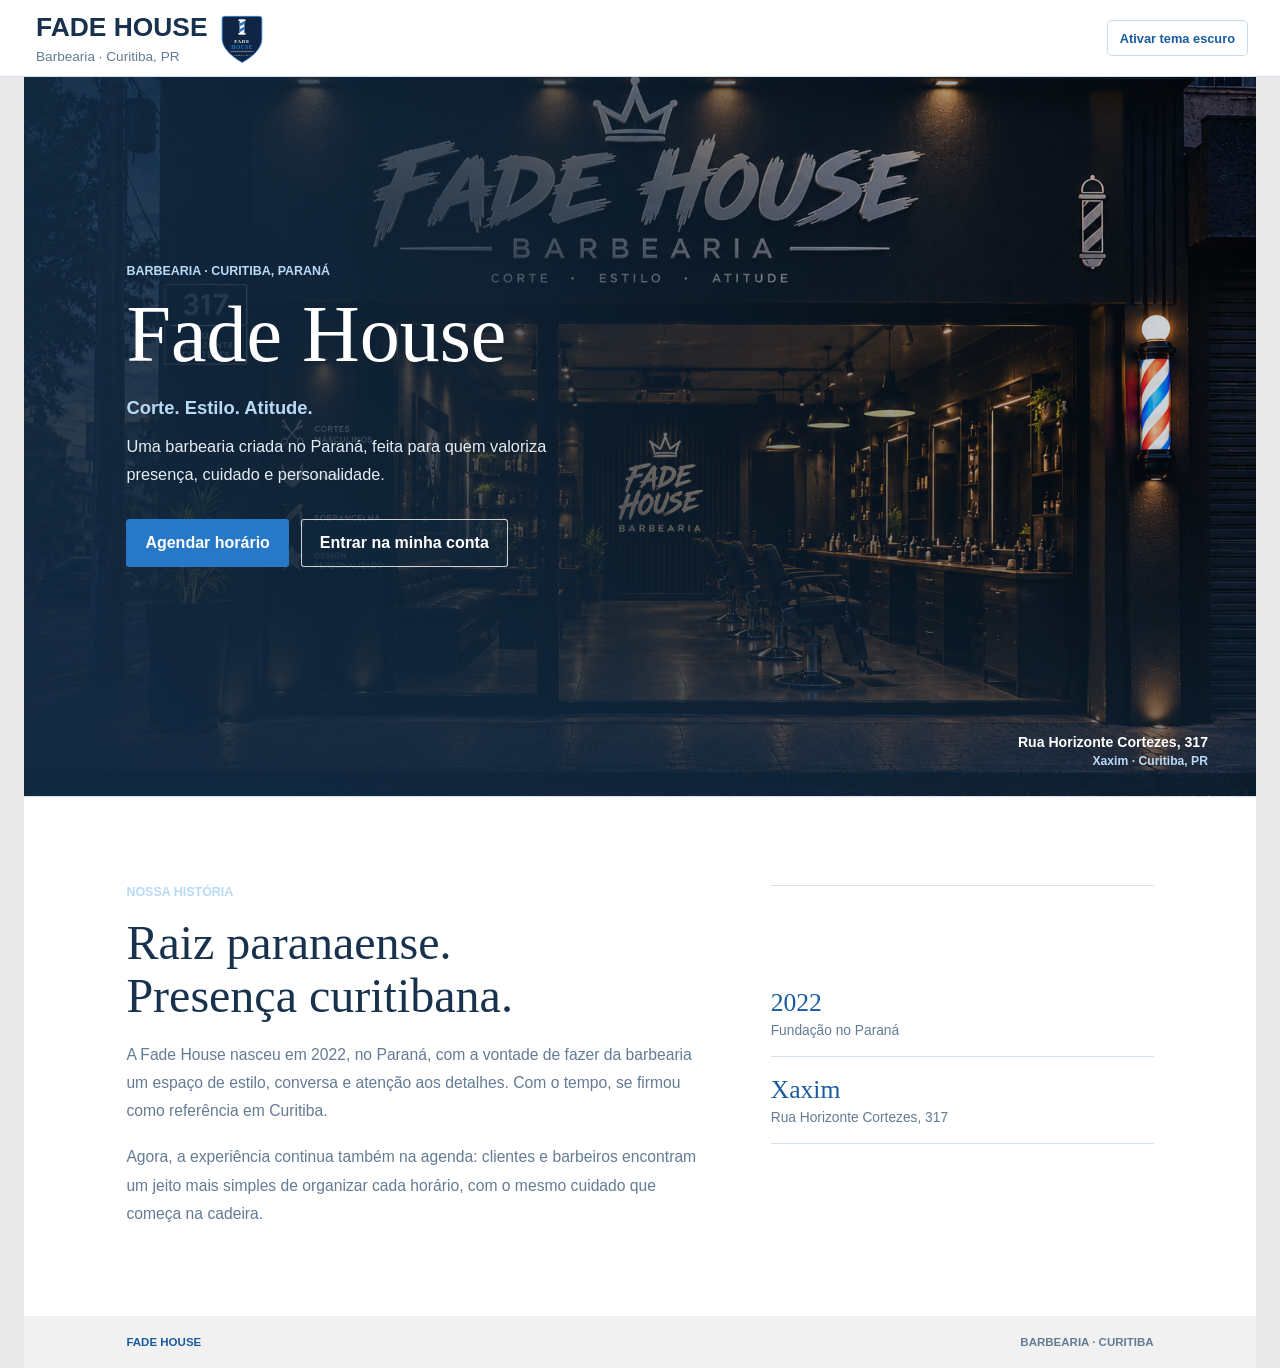
==== commit ee47eef1: "adicionamos um tela de apresentação antes da area de cadastro" ====
--- a/static/index.html
+++ b/static/index.html
@@ -5,19 +5,52 @@
   <meta name="viewport" content="width=device-width, initial-scale=1">
   <meta name="theme-color" content="#ffffff">
   <title>Fade House | Agendamentos</title>
-  <link rel="stylesheet" href="style.css?v=service-completion-1">
+  <link rel="stylesheet" href="style.css?v=fade-house-apresentacao-2">
 </head>
 <body>
   <header class="cabecalho">
     <div class="marca">
-      <h1>Fade House</h1>
-      <p>Sistema de agendamentos</p>
+      <div class="marca-texto">
+        <h1>Fade House</h1>
+        <p>Barbearia · Curitiba, PR</p>
+      </div>
+      <img class="marca-logo" src="logo-fade-house.svg" alt="Logo Fade House Barbearia">
     </div>
     <button id="botao-tema" class="botao-tema" type="button" aria-pressed="false">Ativar tema escuro</button>
   </header>
 
-  <main class="conteudo">
-    <section id="tela-cadastro" class="painel painel-formulario" aria-labelledby="titulo-cadastro">
+  <main class="conteudo conteudo-apresentacao">
+    <section id="tela-apresentacao" class="tela-apresentacao" aria-labelledby="titulo-apresentacao">
+      <div class="capa-apresentacao">
+        <div class="conteudo-capa">
+          <p class="sobretitulo-apresentacao">Barbearia · Curitiba, Paraná</p>
+          <h2 id="titulo-apresentacao">Fade House</h2>
+          <p class="frase-apresentacao">Corte. Estilo. Atitude.</p>
+          <p class="resumo-apresentacao">Uma barbearia criada no Paraná, feita para quem valoriza presença, cuidado e personalidade.</p>
+          <div class="acoes-apresentacao">
+            <button id="abrir-cadastro-apresentacao" class="botao-apresentacao botao-apresentacao-principal" type="button">Agendar horário</button>
+            <button id="abrir-login-apresentacao" class="botao-apresentacao" type="button">Entrar na minha conta</button>
+          </div>
+        </div>
+        <p class="endereco-apresentacao">Rua Horizonte Cortezes, 317 <span>Xaxim · Curitiba, PR</span></p>
+      </div>
+
+      <section class="historia-apresentacao" aria-labelledby="titulo-historia">
+        <div class="texto-historia">
+          <p class="sobretitulo-apresentacao">Nossa história</p>
+          <h2 id="titulo-historia">Raiz paranaense.<br>Presença curitibana.</h2>
+          <p>A Fade House nasceu em 2022, no Paraná, com a vontade de fazer da barbearia um espaço de estilo, conversa e atenção aos detalhes. Com o tempo, se firmou como referência em Curitiba.</p>
+          <p>Agora, a experiência continua também na agenda: clientes e barbeiros encontram um jeito mais simples de organizar cada horário, com o mesmo cuidado que começa na cadeira.</p>
+        </div>
+        <div class="marcos-apresentacao" aria-label="Informações da Fade House">
+          <div class="marco-apresentacao"><strong>2022</strong><span>Fundação no Paraná</span></div>
+          <div class="marco-apresentacao"><strong>Xaxim</strong><span>Rua Horizonte Cortezes, 317</span></div>
+        </div>
+      </section>
+      <footer class="rodape-apresentacao">FADE HOUSE <span>BARBEARIA · CURITIBA</span></footer>
+    </section>
+
+    <section id="tela-cadastro" class="painel painel-formulario" aria-labelledby="titulo-cadastro" hidden>
       <h2 id="titulo-cadastro">Crie seu cadastro</h2>
       <p class="texto-introdutorio">Informe seus dados para criar uma conta de cliente.</p>
       <form id="form-cadastro">
@@ -120,13 +153,18 @@
             </div>
             <div class="campo">
               <label for="telefone-conta-administrador">Número de telefone</label>
-              <input id="telefone-conta-administrador" name="telefone" type="tel" autocomplete="tel" inputmode="numeric" required>
+              <input id="telefone-conta-administrador" name="telefone" type="tel" autocomplete="tel" inputmode="numeric" maxlength="15" placeholder="(41) 99999-9999" required>
               <span class="erro" data-erro="telefone"></span>
             </div>
             <div class="campo">
               <label for="email-conta-administrador">E-mail</label>
               <input id="email-conta-administrador" name="email" type="email" autocomplete="email" required>
               <span class="erro" data-erro="email"></span>
+            </div>
+            <div class="campo campo-completo">
+              <label for="senha-conta-administrador">Senha</label>
+              <input id="senha-conta-administrador" name="senha" type="password" autocomplete="new-password" minlength="6" maxlength="128" required>
+              <span class="erro" data-erro="senha"></span>
             </div>
           </div>
           <button id="botao-criar-conta" class="botao-principal" type="submit">Cadastrar conta</button>
@@ -289,6 +327,6 @@
     </section>
   </main>
 
-  <script src="app.js?v=role-based-login-1"></script>
+  <script src="app.js?v=fade-house-apresentacao-1"></script>
 </body>
 </html>
--- a/static/style.css
+++ b/static/style.css
@@ -89,9 +89,23 @@
 }
 
 .marca {
+  display: flex;
   flex: 1;
+  align-items: center;
+  gap: 12px;
   padding: 14px 28px 12px;
   padding-left: 12px;
+}
+
+.marca-logo {
+  display: block;
+  width: 44px;
+  height: 50px;
+  flex: 0 0 auto;
+}
+
+.marca-texto {
+  min-width: 0;
 }
 
 .marca h1 {
@@ -107,6 +121,222 @@
   margin: 8px 0 0;
   color: var(--suave);
   font-size: 0.85rem;
+}
+
+.conteudo-apresentacao {
+  width: min(1240px, calc(100% - 48px));
+  margin-top: 0;
+}
+
+.pagina-apresentacao {
+  min-height: 100vh;
+  background: var(--fundo);
+  color: var(--texto);
+}
+
+.pagina-apresentacao .cabecalho {
+  padding-inline: max(24px, calc((100vw - 1240px) / 2));
+  background: var(--painel);
+  border-bottom-color: var(--linha);
+}
+
+.pagina-apresentacao .marca h1 {
+  color: var(--texto);
+}
+
+.pagina-apresentacao .marca p {
+  color: var(--suave);
+}
+
+.pagina-apresentacao #botao-tema {
+  border-color: var(--item-linha);
+  color: var(--azul-escuro);
+}
+
+.pagina-apresentacao #botao-tema:hover {
+  background: var(--item-hover);
+  border-color: var(--azul);
+}
+
+.pagina-apresentacao .conteudo-apresentacao {
+  width: min(1240px, calc(100% - 48px));
+  margin: 0 auto;
+}
+
+.tela-apresentacao[hidden] {
+  display: none;
+}
+
+.capa-apresentacao {
+  position: relative;
+  display: flex;
+  min-height: min(720px, calc(100vh - 76px));
+  align-items: center;
+  padding: clamp(40px, 8vw, 108px);
+  overflow: hidden;
+  background-color: #18324e;
+  background-image:
+    linear-gradient(90deg, rgba(18, 42, 66, 0.92) 0%, rgba(18, 42, 66, 0.74) 38%, rgba(18, 42, 66, 0.12) 100%),
+    linear-gradient(0deg, rgba(18, 42, 66, 0.62), transparent 45%),
+    url("fachada-fade-house.png");
+  background-position: center;
+  background-size: cover;
+  border-bottom: 1px solid var(--linha);
+}
+
+.conteudo-capa {
+  width: min(560px, 100%);
+  padding-bottom: 42px;
+}
+
+.sobretitulo-apresentacao {
+  margin: 0 0 18px;
+  color: #b9daf6;
+  font-size: 0.78rem;
+  font-weight: 800;
+  text-transform: uppercase;
+}
+
+.conteudo-capa h2 {
+  margin: 0;
+  color: #ffffff;
+  font-family: Georgia, "Times New Roman", serif;
+  font-size: 5rem;
+  font-weight: 500;
+  line-height: 0.96;
+}
+
+.frase-apresentacao {
+  margin: 24px 0 0;
+  color: #b9daf6;
+  font-size: 1.15rem;
+  font-weight: 700;
+}
+
+.resumo-apresentacao {
+  max-width: 470px;
+  margin: 14px 0 0;
+  color: #e5edf5;
+  font-size: 1.02rem;
+  line-height: 1.7;
+}
+
+.acoes-apresentacao {
+  display: flex;
+  flex-wrap: wrap;
+  gap: 12px;
+  margin-top: 30px;
+}
+
+.botao-apresentacao {
+  min-height: 48px;
+  padding: 0 18px;
+  background: rgba(18, 42, 66, 0.38);
+  border: 1px solid rgba(255, 255, 255, 0.78);
+  border-radius: 3px;
+  color: #ffffff;
+  font: inherit;
+  font-weight: 800;
+  cursor: pointer;
+}
+
+.botao-apresentacao:hover {
+  background: rgba(255, 255, 255, 0.12);
+}
+
+.botao-apresentacao-principal {
+  background: var(--azul);
+  border-color: var(--azul);
+  color: #ffffff;
+}
+
+.botao-apresentacao-principal:hover {
+  background: var(--azul-hover);
+}
+
+.endereco-apresentacao {
+  position: absolute;
+  right: 48px;
+  bottom: 28px;
+  display: grid;
+  gap: 4px;
+  margin: 0;
+  color: #ffffff;
+  font-size: 0.88rem;
+  font-weight: 800;
+  text-align: right;
+}
+
+.endereco-apresentacao span {
+  color: #b9daf6;
+  font-size: 0.76rem;
+  font-weight: 600;
+}
+
+.historia-apresentacao {
+  display: grid;
+  grid-template-columns: minmax(0, 1.2fr) minmax(260px, 0.8fr);
+  gap: 70px;
+  padding: clamp(44px, 7vw, 88px) clamp(24px, 8vw, 108px);
+  background: var(--painel);
+}
+
+.texto-historia h2 {
+  margin: 0;
+  color: var(--texto);
+  font-family: Georgia, "Times New Roman", serif;
+  font-size: 3rem;
+  font-weight: 500;
+  line-height: 1.1;
+}
+
+.texto-historia > p:not(.sobretitulo-apresentacao) {
+  max-width: 660px;
+  margin: 18px 0 0;
+  color: var(--suave);
+  font-size: 0.98rem;
+  line-height: 1.8;
+}
+
+.marcos-apresentacao {
+  display: grid;
+  align-content: center;
+  border-top: 1px solid var(--linha);
+}
+
+.marco-apresentacao {
+  display: grid;
+  gap: 5px;
+  padding: 18px 0;
+  border-bottom: 1px solid var(--linha);
+}
+
+.marco-apresentacao strong {
+  color: var(--azul-escuro);
+  font-family: Georgia, "Times New Roman", serif;
+  font-size: 1.6rem;
+  font-weight: 500;
+}
+
+.marco-apresentacao span {
+  color: var(--suave);
+  font-size: 0.86rem;
+}
+
+.rodape-apresentacao {
+  display: flex;
+  justify-content: space-between;
+  gap: 16px;
+  padding: 20px clamp(24px, 8vw, 108px);
+  background: var(--fundo-secundario);
+  color: var(--azul-escuro);
+  font-size: 0.72rem;
+  font-weight: 900;
+}
+
+.rodape-apresentacao span {
+  color: var(--suave);
+  font-weight: 600;
 }
 
 .navegacao {
@@ -347,6 +577,40 @@
 
 .item-proximo-agendamento.agendamento-cancelado {
   padding-top: 46px;
+}
+
+.item-proximo-agendamento.agendamento-com-cancelamento {
+  padding-top: 46px;
+}
+
+.botao-cancelar-agendamento {
+  position: absolute;
+  top: 8px;
+  right: 8px;
+  min-height: 30px;
+  padding: 4px 10px;
+  background: transparent;
+  border: 1px solid var(--erro);
+  border-radius: 4px;
+  color: var(--erro);
+  font: inherit;
+  font-weight: 800;
+  cursor: pointer;
+}
+
+.botao-cancelar-agendamento:hover:not(:disabled) {
+  background: var(--erro);
+  color: #ffffff;
+}
+
+.botao-cancelar-agendamento:focus-visible {
+  outline: 3px solid var(--foco);
+  outline-offset: 2px;
+}
+
+.botao-cancelar-agendamento:disabled {
+  cursor: wait;
+  opacity: 0.6;
 }
 
 .botao-remover-agendamento {
@@ -950,6 +1214,72 @@
     margin-right: 24px;
     padding-inline: 8px;
     font-size: 0.72rem;
+  }
+
+  .marca-logo {
+    width: 36px;
+    height: 42px;
+  }
+
+  .marca {
+    gap: 8px;
+  }
+
+  .marca h1 {
+    font-size: 1.25rem;
+  }
+
+  .pagina-apresentacao .marca {
+    gap: 8px;
+    padding-right: 4px;
+  }
+
+  .pagina-apresentacao #botao-tema {
+    margin-right: 8px;
+    padding-inline: 7px;
+    font-size: 0.7rem;
+  }
+
+  .conteudo-capa h2 {
+    font-size: 3.4rem;
+  }
+
+  .texto-historia h2 {
+    font-size: 2rem;
+  }
+
+  .pagina-apresentacao .cabecalho {
+    padding-inline: 12px;
+  }
+
+  .pagina-apresentacao .conteudo-apresentacao {
+    width: 100%;
+  }
+
+  .capa-apresentacao {
+    min-height: 620px;
+    align-items: flex-start;
+    padding: 72px 24px 100px;
+    background-image:
+      linear-gradient(90deg, rgba(18, 42, 66, 0.87), rgba(18, 42, 66, 0.42)),
+      linear-gradient(0deg, rgba(18, 42, 66, 0.8), transparent 60%),
+      url("fachada-fade-house.png");
+    background-position: center;
+  }
+
+  .endereco-apresentacao {
+    right: 24px;
+    bottom: 24px;
+  }
+
+  .historia-apresentacao {
+    grid-template-columns: 1fr;
+    gap: 34px;
+    padding: 48px 24px;
+  }
+
+  .rodape-apresentacao {
+    padding-inline: 24px;
   }
 
   .navegacao {
